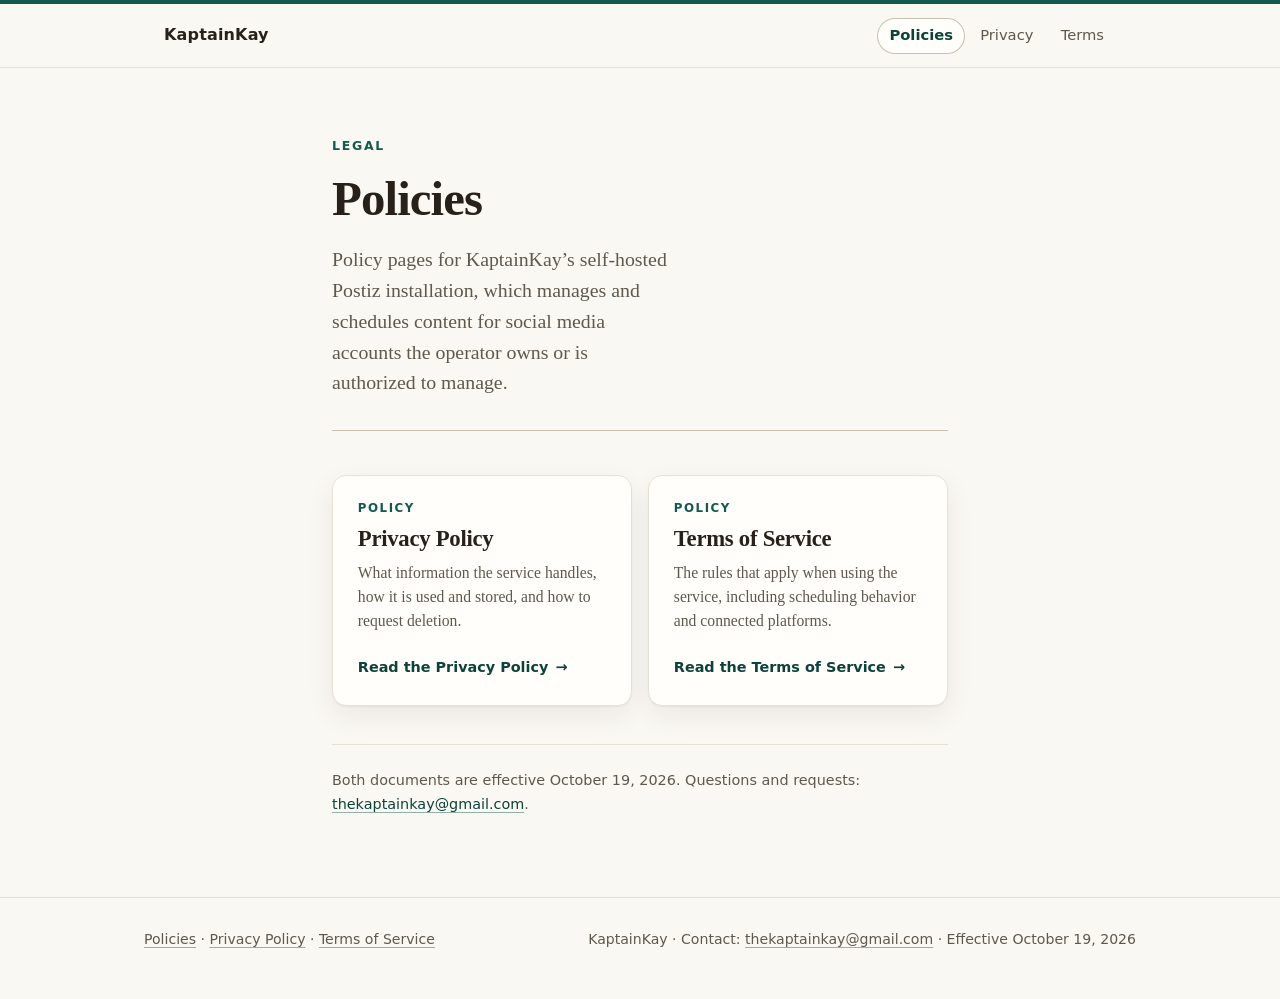
==== index.html @ 3024fea0 "Add public policy pages: privacy, terms, index" ====
<!doctype html>
<html lang="en">
<head>
  <meta charset="utf-8">
  <meta name="viewport" content="width=device-width, initial-scale=1">
  <title>KaptainKay — Policies</title>
  <meta name="description" content="Privacy Policy and Terms of Service for KaptainKay’s self-hosted Postiz installation. Effective October 19, 2026.">
  <link rel="canonical" href="https://kaptainkayy.github.io/postiz-policies/">
  <link rel="icon" href="data:image/svg+xml,%3Csvg xmlns='http://www.w3.org/2000/svg' viewBox='0 0 64 64'%3E%3Crect width='64' height='64' rx='14' fill='%2314594f'/%3E%3Ctext x='32' y='45' font-family='Georgia,serif' font-size='38' fill='%23faf8f3' text-anchor='middle'%3EK%3C/text%3E%3C/svg%3E">
  <link rel="stylesheet" href="styles.css">
</head>
<body>
  <a class="skip-link" href="#main">Skip to content</a>

  <header class="site-header">
    <div class="site-header-inner">
      <a class="brand" href="index.html">KaptainKay</a>
      <nav class="site-nav" aria-label="Site">
        <a href="index.html" aria-current="page">Policies</a>
        <a href="privacy.html">Privacy</a>
        <a href="terms.html">Terms</a>
      </nav>
    </div>
  </header>

  <main id="main" class="page">
    <div class="doc-header">
      <p class="eyebrow">Legal</p>
      <h1>Policies</h1>
      <p class="lede">Policy pages for KaptainKay’s self-hosted Postiz installation, which manages and schedules content for social media accounts the operator owns or is authorized to manage.</p>
    </div>

    <div class="card-grid">
      <a class="card" href="privacy.html">
        <p class="card-kicker">Policy</p>
        <h2 class="card-title">Privacy Policy</h2>
        <p class="card-desc">What information the service handles, how it is used and stored, and how to request deletion.</p>
        <span class="card-cta">Read the Privacy Policy <span aria-hidden="true">→</span></span>
      </a>

      <a class="card" href="terms.html">
        <p class="card-kicker">Policy</p>
        <h2 class="card-title">Terms of Service</h2>
        <p class="card-desc">The rules that apply when using the service, including scheduling behavior and connected platforms.</p>
        <span class="card-cta">Read the Terms of Service <span aria-hidden="true">→</span></span>
      </a>
    </div>

    <p class="page-meta">Both documents are effective October 19, 2026. Questions and requests: <a href="mailto:thekaptainkay@gmail.com">thekaptainkay@gmail.com</a>.</p>
  </main>

  <footer class="site-footer">
    <div class="site-footer-inner">
      <p style="margin:0"><a href="index.html">Policies</a> · <a href="privacy.html">Privacy Policy</a> · <a href="terms.html">Terms of Service</a></p>
      <p style="margin:0">KaptainKay · Contact: <a href="mailto:thekaptainkay@gmail.com">thekaptainkay@gmail.com</a> · Effective October 19, 2026</p>
    </div>
  </footer>
</body>
</html>
---- styles.css ----
/* KaptainKay — policy pages. Plain CSS, no dependencies. */

:root {
  color-scheme: light dark;
  --paper: #faf8f3;
  --card: #fffefb;
  --ink: #272119;
  --ink-soft: #5f584c;
  --accent: #14594f;
  --accent-strong: #0d423b;
  --on-accent: #f6f3ec;
  --rule: #e7e1d4;
  --rule-strong: #c9c1ae;
  --shadow: 0 1px 2px rgba(39, 33, 25, 0.05), 0 10px 28px rgba(39, 33, 25, 0.07);
  --serif: "Charter", "Bitstream Charter", "Sitka Text", Cambria, Georgia, "Times New Roman", serif;
  --sans: system-ui, -apple-system, "Segoe UI", Roboto, "Helvetica Neue", Arial, sans-serif;
  --measure: 41rem;
}

@media (prefers-color-scheme: dark) {
  :root {
    --paper: #191713;
    --card: #211e18;
    --ink: #eae4d8;
    --ink-soft: #b0a898;
    --accent: #8fcfc3;
    --accent-strong: #b5ded5;
    --on-accent: #14231f;
    --rule: #353026;
    --rule-strong: #4a4436;
    --shadow: 0 1px 2px rgba(0, 0, 0, 0.4), 0 10px 28px rgba(0, 0, 0, 0.35);
  }
}

*,
*::before,
*::after {
  box-sizing: border-box;
}

html {
  -webkit-text-size-adjust: 100%;
}

@media (prefers-reduced-motion: no-preference) {
  html {
    scroll-behavior: smooth;
  }
}

body {
  margin: 0;
  border-top: 4px solid var(--accent);
  background: var(--paper);
  color: var(--ink);
  font-family: var(--serif);
  font-size: clamp(1.04rem, 0.98rem + 0.3vw, 1.125rem);
  line-height: 1.68;
  text-rendering: optimizeLegibility;
}

/* ---------- Skip link ---------- */

.skip-link {
  position: absolute;
  top: -4rem;
  left: 1rem;
  z-index: 20;
  padding: 0.65rem 1.1rem;
  border-radius: 8px;
  background: var(--accent);
  color: var(--on-accent);
  font-family: var(--sans);
  font-size: 0.9rem;
  font-weight: 600;
  text-decoration: none;
  transition: top 150ms ease;
}

.skip-link:focus {
  top: 0.75rem;
}

/* ---------- Header ---------- */

.site-header {
  position: sticky;
  top: 0;
  z-index: 10;
  border-bottom: 1px solid var(--rule);
  background: var(--paper);
}

.site-header-inner {
  max-width: 62rem;
  margin: 0 auto;
  padding: 0.85rem 1.25rem;
  display: flex;
  align-items: center;
  justify-content: space-between;
  gap: 0.75rem 1.5rem;
  flex-wrap: wrap;
}

.brand {
  font-family: var(--sans);
  font-size: 1rem;
  font-weight: 700;
  letter-spacing: 0.01em;
  color: var(--ink);
  text-decoration: none;
}

.brand:hover {
  color: var(--accent-strong);
}

.site-nav {
  display: flex;
  gap: 0.2rem;
  font-family: var(--sans);
  font-size: 0.92rem;
}

.site-nav a {
  padding: 0.35rem 0.75rem;
  border-radius: 999px;
  color: var(--ink-soft);
  text-decoration: none;
}

.site-nav a:hover {
  color: var(--accent-strong);
  background: var(--card);
}

.site-nav a[aria-current="page"] {
  color: var(--accent-strong);
  font-weight: 600;
  box-shadow: inset 0 0 0 1px var(--rule-strong);
  background: var(--card);
}

/* ---------- Page body ---------- */

.page {
  max-width: var(--measure);
  margin: 0 auto;
  padding: clamp(2.4rem, 6vw, 4.25rem) 1.25rem 4rem;
}

@media (prefers-reduced-motion: no-preference) {
  .page > * {
    animation: rise 0.55s cubic-bezier(0.2, 0.7, 0.2, 1) both;
  }
  .page > *:nth-child(2) { animation-delay: 0.07s; }
  .page > *:nth-child(3) { animation-delay: 0.14s; }
  .page > *:nth-child(4) { animation-delay: 0.21s; }
  .page > *:nth-child(5) { animation-delay: 0.28s; }
  @keyframes rise {
    from { opacity: 0; transform: translateY(10px); }
    to   { opacity: 1; transform: none; }
  }
}

.doc-header {
  margin-bottom: 2.75rem;
  padding-bottom: 2rem;
  border-bottom: 1px solid var(--rule-strong);
}

.eyebrow {
  margin: 0 0 1rem;
  font-family: var(--sans);
  font-size: 0.78rem;
  font-weight: 650;
  letter-spacing: 0.14em;
  text-transform: uppercase;
  color: var(--accent);
}

h1 {
  margin: 0 0 1.1rem;
  font-size: clamp(2.1rem, 1.5rem + 2.6vw, 3.05rem);
  line-height: 1.1;
  font-weight: 600;
  letter-spacing: -0.018em;
}

.lede {
  margin: 0;
  max-width: 34ch;
  font-size: clamp(1.08rem, 1rem + 0.5vw, 1.24rem);
  line-height: 1.55;
  color: var(--ink-soft);
}

/* ---------- Document sections (numbered) ---------- */

.doc {
  counter-reset: section;
}

.doc section {
  counter-increment: section;
  margin: 0 0 2.6rem;
}

h2 {
  margin: 0 0 0.9rem;
  font-size: 1.34rem;
  line-height: 1.3;
  font-weight: 600;
  letter-spacing: -0.012em;
}

.doc h2::before {
  content: counter(section, decimal-leading-zero);
  margin-right: 0.7rem;
  font-family: var(--sans);
  font-size: 0.72em;
  font-weight: 700;
  letter-spacing: 0.09em;
  color: var(--accent);
  vertical-align: 0.22em;
}

p {
  margin: 0 0 1.05rem;
}

ul {
  margin: 0 0 1.3rem;
  padding-left: 1.35rem;
}

li {
  margin-bottom: 0.55rem;
  padding-left: 0.3rem;
}

li::marker {
  color: var(--accent);
}

strong {
  font-weight: 650;
}

/* Emphasized clarification, used sparingly */
.note {
  margin: 1.4rem 0;
  padding: 1.05rem 1.2rem;
  border: 1px solid var(--rule-strong);
  border-left: 3px solid var(--accent);
  border-radius: 10px;
  background: var(--card);
}

.note p:last-child {
  margin-bottom: 0;
}

/* ---------- Links ---------- */

a {
  color: var(--accent-strong);
  text-decoration: underline;
  text-decoration-color: color-mix(in srgb, var(--accent) 45%, transparent);
  text-underline-offset: 0.18em;
}

a:hover {
  text-decoration-color: var(--accent);
}

.contact-chip {
  font-family: var(--sans);
  font-size: 0.92em;
  padding: 0.14em 0.55em;
  border: 1px solid var(--rule-strong);
  border-radius: 7px;
  background: var(--card);
  white-space: nowrap;
}

.contact-chip:hover {
  border-color: var(--accent);
}

:focus-visible {
  outline: 3px solid var(--accent);
  outline-offset: 3px;
  border-radius: 2px;
}

/* ---------- Index cards ---------- */

.card-grid {
  display: grid;
  grid-template-columns: repeat(auto-fit, minmax(15rem, 1fr));
  gap: 1rem;
  margin-top: 2.5rem;
}

.card {
  display: block;
  padding: 1.45rem 1.55rem;
  border: 1px solid var(--rule);
  border-radius: 14px;
  background: var(--card);
  box-shadow: var(--shadow);
  color: var(--ink);
  text-decoration: none;
  transition: transform 170ms ease, border-color 170ms ease;
}

.card:hover {
  transform: translateY(-3px);
  border-color: var(--accent);
}

.card-kicker {
  margin: 0;
  font-family: var(--sans);
  font-size: 0.74rem;
  font-weight: 650;
  letter-spacing: 0.13em;
  text-transform: uppercase;
  color: var(--accent);
}

.card-title {
  margin: 0.35rem 0 0.55rem;
  font-size: 1.42rem;
  line-height: 1.2;
  font-weight: 600;
  letter-spacing: -0.012em;
}

.card-desc {
  margin: 0 0 1.1rem;
  font-size: 0.98rem;
  line-height: 1.55;
  color: var(--ink-soft);
}

.card-cta {
  display: inline-flex;
  align-items: center;
  gap: 0.45rem;
  font-family: var(--sans);
  font-size: 0.9rem;
  font-weight: 600;
  color: var(--accent-strong);
}

.card-cta [aria-hidden] {
  transition: transform 170ms ease;
}

.card:hover .card-cta [aria-hidden] {
  transform: translateX(4px);
}

.page-meta {
  margin-top: 2.4rem;
  padding-top: 1.4rem;
  border-top: 1px solid var(--rule);
  font-family: var(--sans);
  font-size: 0.9rem;
  color: var(--ink-soft);
}

/* ---------- Footer ---------- */

.site-footer {
  border-top: 1px solid var(--rule);
  padding: 1.9rem 1.25rem 3rem;
  font-family: var(--sans);
  font-size: 0.88rem;
  line-height: 1.6;
  color: var(--ink-soft);
}

.site-footer-inner {
  max-width: 62rem;
  margin: 0 auto;
  display: flex;
  flex-wrap: wrap;
  gap: 0.75rem 2.5rem;
  justify-content: space-between;
}

.site-footer a {
  color: var(--ink-soft);
}

.site-footer a:hover {
  color: var(--accent-strong);
}

/* ---------- Print ---------- */

@media print {
  body {
    background: #fff;
    color: #000;
    border-top: none;
    font-size: 11pt;
  }
  .site-header,
  .skip-link,
  .site-nav {
    display: none;
  }
  .page {
    max-width: none;
    padding: 0;
  }
  .card {
    box-shadow: none;
    border-color: #999;
  }
  .note {
    background: #fff;
  }
}
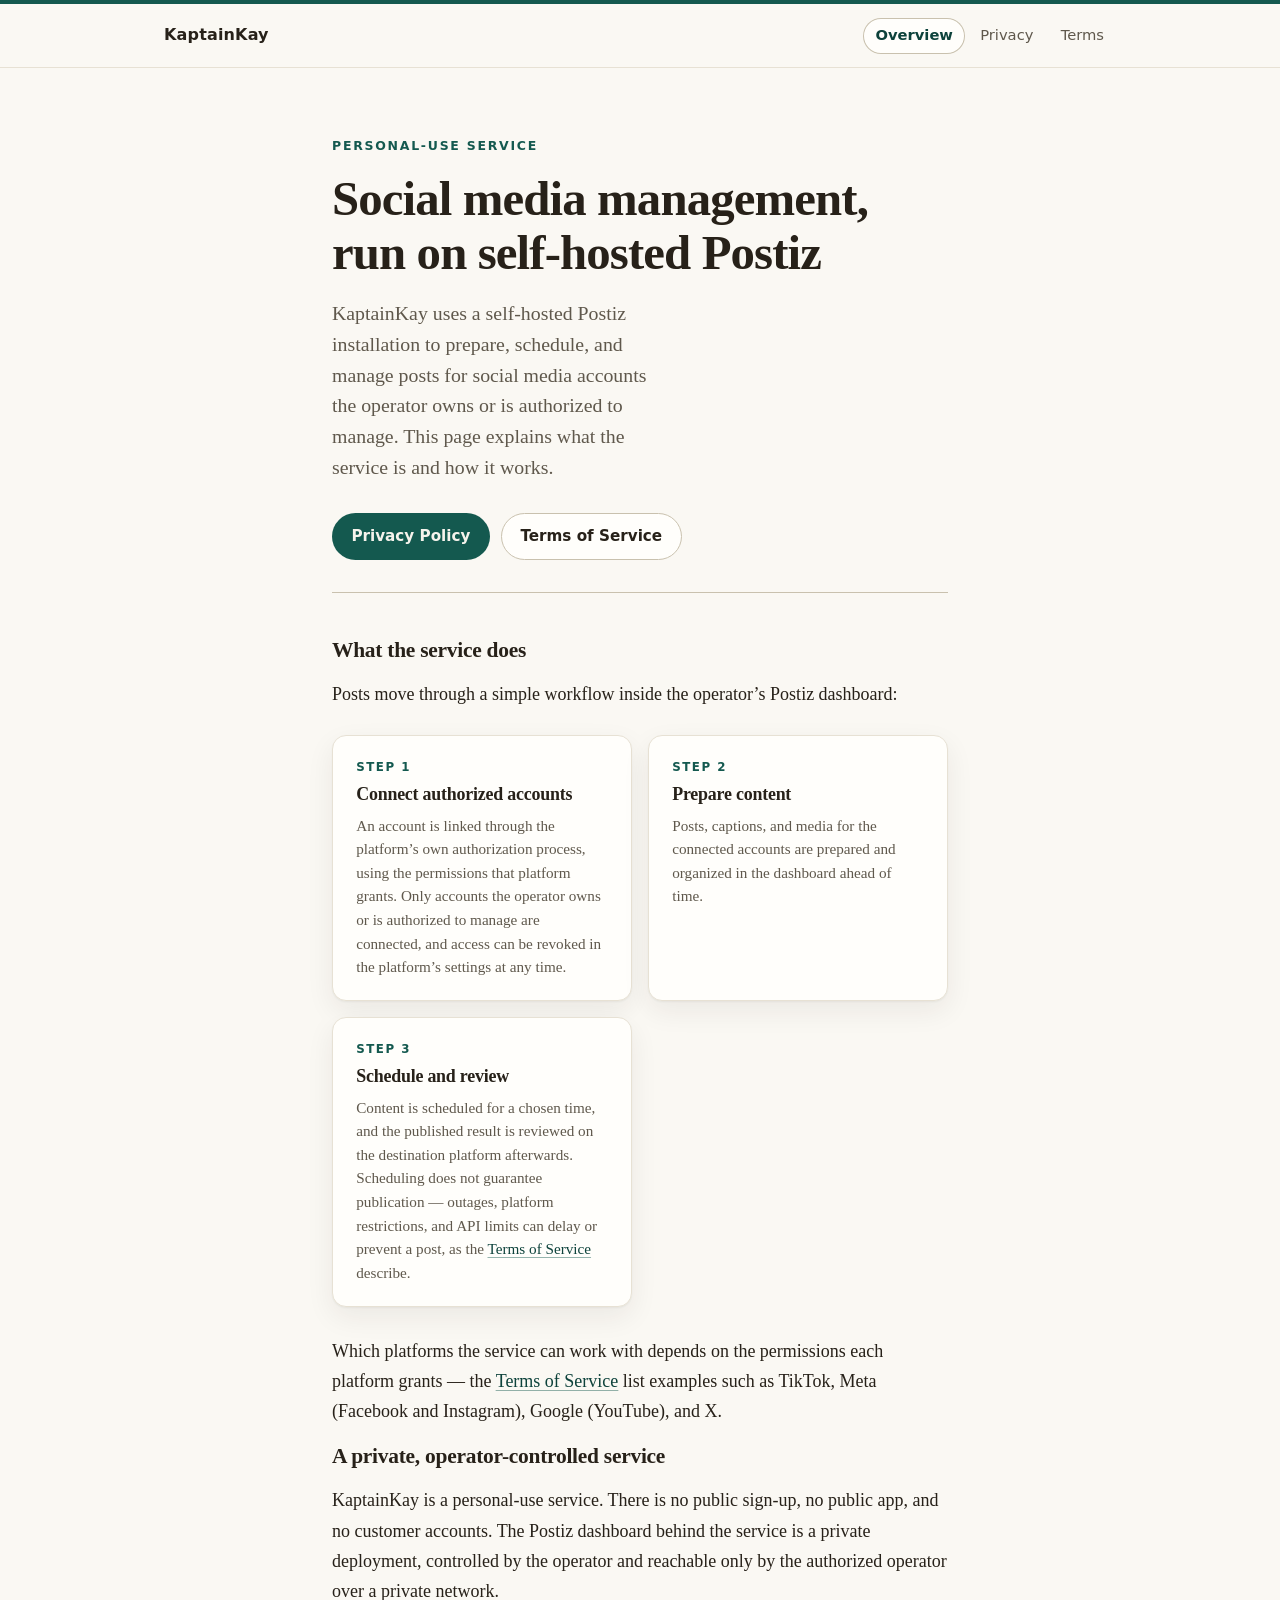
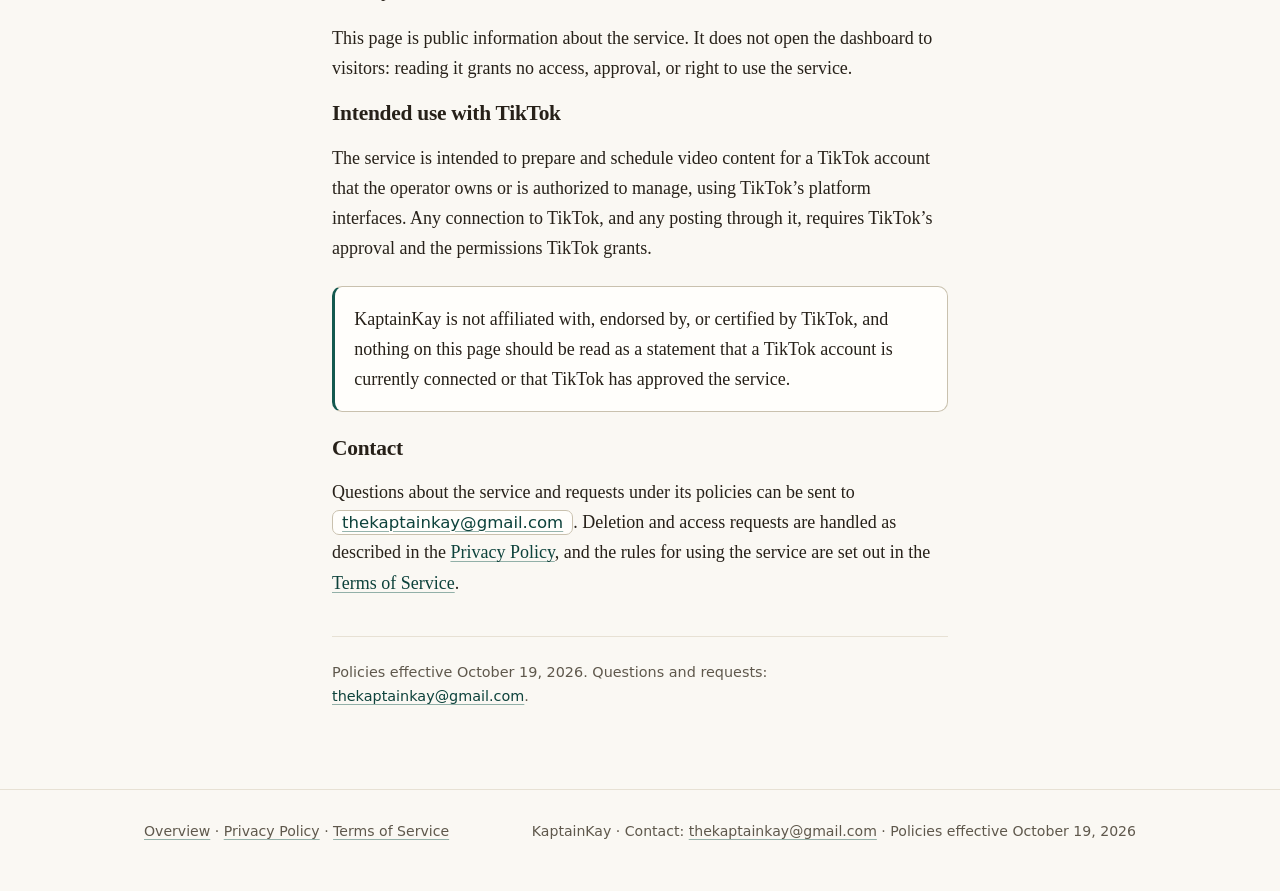
==== commit dcae394d: "Expand homepage into service overview for Postiz-based KaptainKay - index.html: describe what the se" ====
--- a/index.html
+++ b/index.html
@@ -3,8 +3,8 @@
 <head>
   <meta charset="utf-8">
   <meta name="viewport" content="width=device-width, initial-scale=1">
-  <title>KaptainKay — Policies</title>
-  <meta name="description" content="Privacy Policy and Terms of Service for KaptainKay’s self-hosted Postiz installation. Effective October 19, 2026.">
+  <title>KaptainKay | Social media management</title>
+  <meta name="description" content="KaptainKay is a personal-use service that uses a self-hosted Postiz installation to prepare, schedule, and manage posts for social media accounts the operator owns or is authorized to manage.">
   <link rel="canonical" href="https://kaptainkayy.github.io/postiz-policies/">
   <link rel="icon" href="data:image/svg+xml,%3Csvg xmlns='http://www.w3.org/2000/svg' viewBox='0 0 64 64'%3E%3Crect width='64' height='64' rx='14' fill='%2314594f'/%3E%3Ctext x='32' y='45' font-family='Georgia,serif' font-size='38' fill='%23faf8f3' text-anchor='middle'%3EK%3C/text%3E%3C/svg%3E">
   <link rel="stylesheet" href="styles.css">
@@ -16,43 +16,73 @@
     <div class="site-header-inner">
       <a class="brand" href="index.html">KaptainKay</a>
       <nav class="site-nav" aria-label="Site">
-        <a href="index.html" aria-current="page">Policies</a>
+        <a href="index.html" aria-current="page">Overview</a>
         <a href="privacy.html">Privacy</a>
-        <a href="terms.html">Terms</a>
+        <a href="terms.html/">Terms</a>
       </nav>
     </div>
   </header>
 
   <main id="main" class="page">
     <div class="doc-header">
-      <p class="eyebrow">Legal</p>
-      <h1>Policies</h1>
-      <p class="lede">Policy pages for KaptainKay’s self-hosted Postiz installation, which manages and schedules content for social media accounts the operator owns or is authorized to manage.</p>
+      <p class="eyebrow">Personal-use service</p>
+      <h1>Social media management, run on self-hosted Postiz</h1>
+      <p class="lede">KaptainKay uses a self-hosted Postiz installation to prepare, schedule, and manage posts for social media accounts the operator owns or is authorized to manage. This page explains what the service is and how it works.</p>
+      <div class="btn-row">
+        <a class="btn btn-primary" href="privacy.html">Privacy Policy</a>
+        <a class="btn" href="terms.html/">Terms of Service</a>
+      </div>
     </div>
 
-    <div class="card-grid">
-      <a class="card" href="privacy.html">
-        <p class="card-kicker">Policy</p>
-        <h2 class="card-title">Privacy Policy</h2>
-        <p class="card-desc">What information the service handles, how it is used and stored, and how to request deletion.</p>
-        <span class="card-cta">Read the Privacy Policy <span aria-hidden="true">→</span></span>
-      </a>
+    <section>
+      <h2>What the service does</h2>
+      <p>Posts move through a simple workflow inside the operator&rsquo;s Postiz dashboard:</p>
+      <div class="steps-grid">
+        <div class="step">
+          <p class="step-num">Step 1</p>
+          <h3 class="step-title">Connect authorized accounts</h3>
+          <p class="step-desc">An account is linked through the platform&rsquo;s own authorization process, using the permissions that platform grants. Only accounts the operator owns or is authorized to manage are connected, and access can be revoked in the platform&rsquo;s settings at any time.</p>
+        </div>
+        <div class="step">
+          <p class="step-num">Step 2</p>
+          <h3 class="step-title">Prepare content</h3>
+          <p class="step-desc">Posts, captions, and media for the connected accounts are prepared and organized in the dashboard ahead of time.</p>
+        </div>
+        <div class="step">
+          <p class="step-num">Step 3</p>
+          <h3 class="step-title">Schedule and review</h3>
+          <p class="step-desc">Content is scheduled for a chosen time, and the published result is reviewed on the destination platform afterwards. Scheduling does not guarantee publication &mdash; outages, platform restrictions, and API limits can delay or prevent a post, as the <a href="terms.html/">Terms of Service</a> describe.</p>
+        </div>
+      </div>
+      <p>Which platforms the service can work with depends on the permissions each platform grants &mdash; the <a href="terms.html/">Terms of Service</a> list examples such as TikTok, Meta (Facebook and Instagram), Google (YouTube), and X.</p>
+    </section>
 
-      <a class="card" href="terms.html">
-        <p class="card-kicker">Policy</p>
-        <h2 class="card-title">Terms of Service</h2>
-        <p class="card-desc">The rules that apply when using the service, including scheduling behavior and connected platforms.</p>
-        <span class="card-cta">Read the Terms of Service <span aria-hidden="true">→</span></span>
-      </a>
-    </div>
+    <section>
+      <h2>A private, operator-controlled service</h2>
+      <p>KaptainKay is a personal-use service. There is no public sign-up, no public app, and no customer accounts. The Postiz dashboard behind the service is a private deployment, controlled by the operator and reachable only by the authorized operator over a private network.</p>
+      <p>This page is public information about the service. It does not open the dashboard to visitors: reading it grants no access, approval, or right to use the service.</p>
+    </section>
 
-    <p class="page-meta">Both documents are effective October 19, 2026. Questions and requests: <a href="mailto:thekaptainkay@gmail.com">thekaptainkay@gmail.com</a>.</p>
+    <section>
+      <h2>Intended use with TikTok</h2>
+      <p>The service is intended to prepare and schedule video content for a TikTok account that the operator owns or is authorized to manage, using TikTok&rsquo;s platform interfaces. Any connection to TikTok, and any posting through it, requires TikTok&rsquo;s approval and the permissions TikTok grants.</p>
+      <div class="note">
+        <p>KaptainKay is not affiliated with, endorsed by, or certified by TikTok, and nothing on this page should be read as a statement that a TikTok account is currently connected or that TikTok has approved the service.</p>
+      </div>
+    </section>
+
+    <section>
+      <h2>Contact</h2>
+      <p>Questions about the service and requests under its policies can be sent to <a class="contact-chip" href="mailto:thekaptainkay@gmail.com">thekaptainkay@gmail.com</a>. Deletion and access requests are handled as described in the <a href="privacy.html">Privacy Policy</a>, and the rules for using the service are set out in the <a href="terms.html/">Terms of Service</a>.</p>
+    </section>
+
+    <p class="page-meta">Policies effective October 19, 2026. Questions and requests: <a href="mailto:thekaptainkay@gmail.com">thekaptainkay@gmail.com</a>.</p>
   </main>
 
   <footer class="site-footer">
     <div class="site-footer-inner">
-      <p style="margin:0"><a href="index.html">Policies</a> · <a href="privacy.html">Privacy Policy</a> · <a href="terms.html">Terms of Service</a></p>
-      <p style="margin:0">KaptainKay · Contact: <a href="mailto:thekaptainkay@gmail.com">thekaptainkay@gmail.com</a> · Effective October 19, 2026</p>
+      <p style="margin:0"><a href="index.html">Overview</a> · <a href="privacy.html">Privacy Policy</a> · <a href="terms.html/">Terms of Service</a></p>
+      <p style="margin:0">KaptainKay · Contact: <a href="mailto:thekaptainkay@gmail.com">thekaptainkay@gmail.com</a> · Policies effective October 19, 2026</p>
     </div>
   </footer>
 </body>
--- a/styles.css
+++ b/styles.css
@@ -426,3 +426,93 @@
     background: #fff;
   }
 }
+
+/* ---------- Homepage additions (index.html only; not used by policy pages) ---------- */
+
+.btn-row {
+  display: flex;
+  flex-wrap: wrap;
+  gap: 0.7rem;
+  margin-top: 1.9rem;
+  font-family: var(--sans);
+}
+
+.btn {
+  display: inline-flex;
+  align-items: center;
+  padding: 0.62rem 1.15rem;
+  border: 1px solid var(--rule-strong);
+  border-radius: 999px;
+  background: var(--card);
+  color: var(--ink);
+  font-size: 0.95rem;
+  font-weight: 600;
+  text-decoration: none;
+  transition: border-color 170ms ease, color 170ms ease, background-color 170ms ease;
+}
+
+.btn:hover {
+  border-color: var(--accent);
+  color: var(--accent-strong);
+}
+
+.btn-primary {
+  border-color: transparent;
+  background: var(--accent);
+  color: var(--on-accent);
+}
+
+.btn-primary:hover {
+  background: var(--accent-strong);
+  color: var(--on-accent);
+}
+
+.steps-grid {
+  display: grid;
+  grid-template-columns: repeat(auto-fit, minmax(12.5rem, 1fr));
+  gap: 1rem;
+  margin: 1.6rem 0 1.8rem;
+}
+
+.step {
+  padding: 1.35rem 1.45rem;
+  border: 1px solid var(--rule);
+  border-radius: 14px;
+  background: var(--card);
+  box-shadow: var(--shadow);
+}
+
+.step-num {
+  margin: 0 0 0.3rem;
+  font-family: var(--sans);
+  font-size: 0.74rem;
+  font-weight: 650;
+  letter-spacing: 0.13em;
+  text-transform: uppercase;
+  color: var(--accent);
+}
+
+.step-title {
+  margin: 0 0 0.55rem;
+  font-size: 1.12rem;
+  line-height: 1.25;
+  font-weight: 600;
+  letter-spacing: -0.012em;
+}
+
+.step-desc {
+  margin: 0;
+  font-size: 0.95rem;
+  line-height: 1.55;
+  color: var(--ink-soft);
+}
+
+.step-desc a {
+  text-decoration-color: color-mix(in srgb, var(--accent) 45%, transparent);
+}
+
+@media (max-width: 30rem) {
+  .steps-grid {
+    grid-template-columns: 1fr;
+  }
+}
